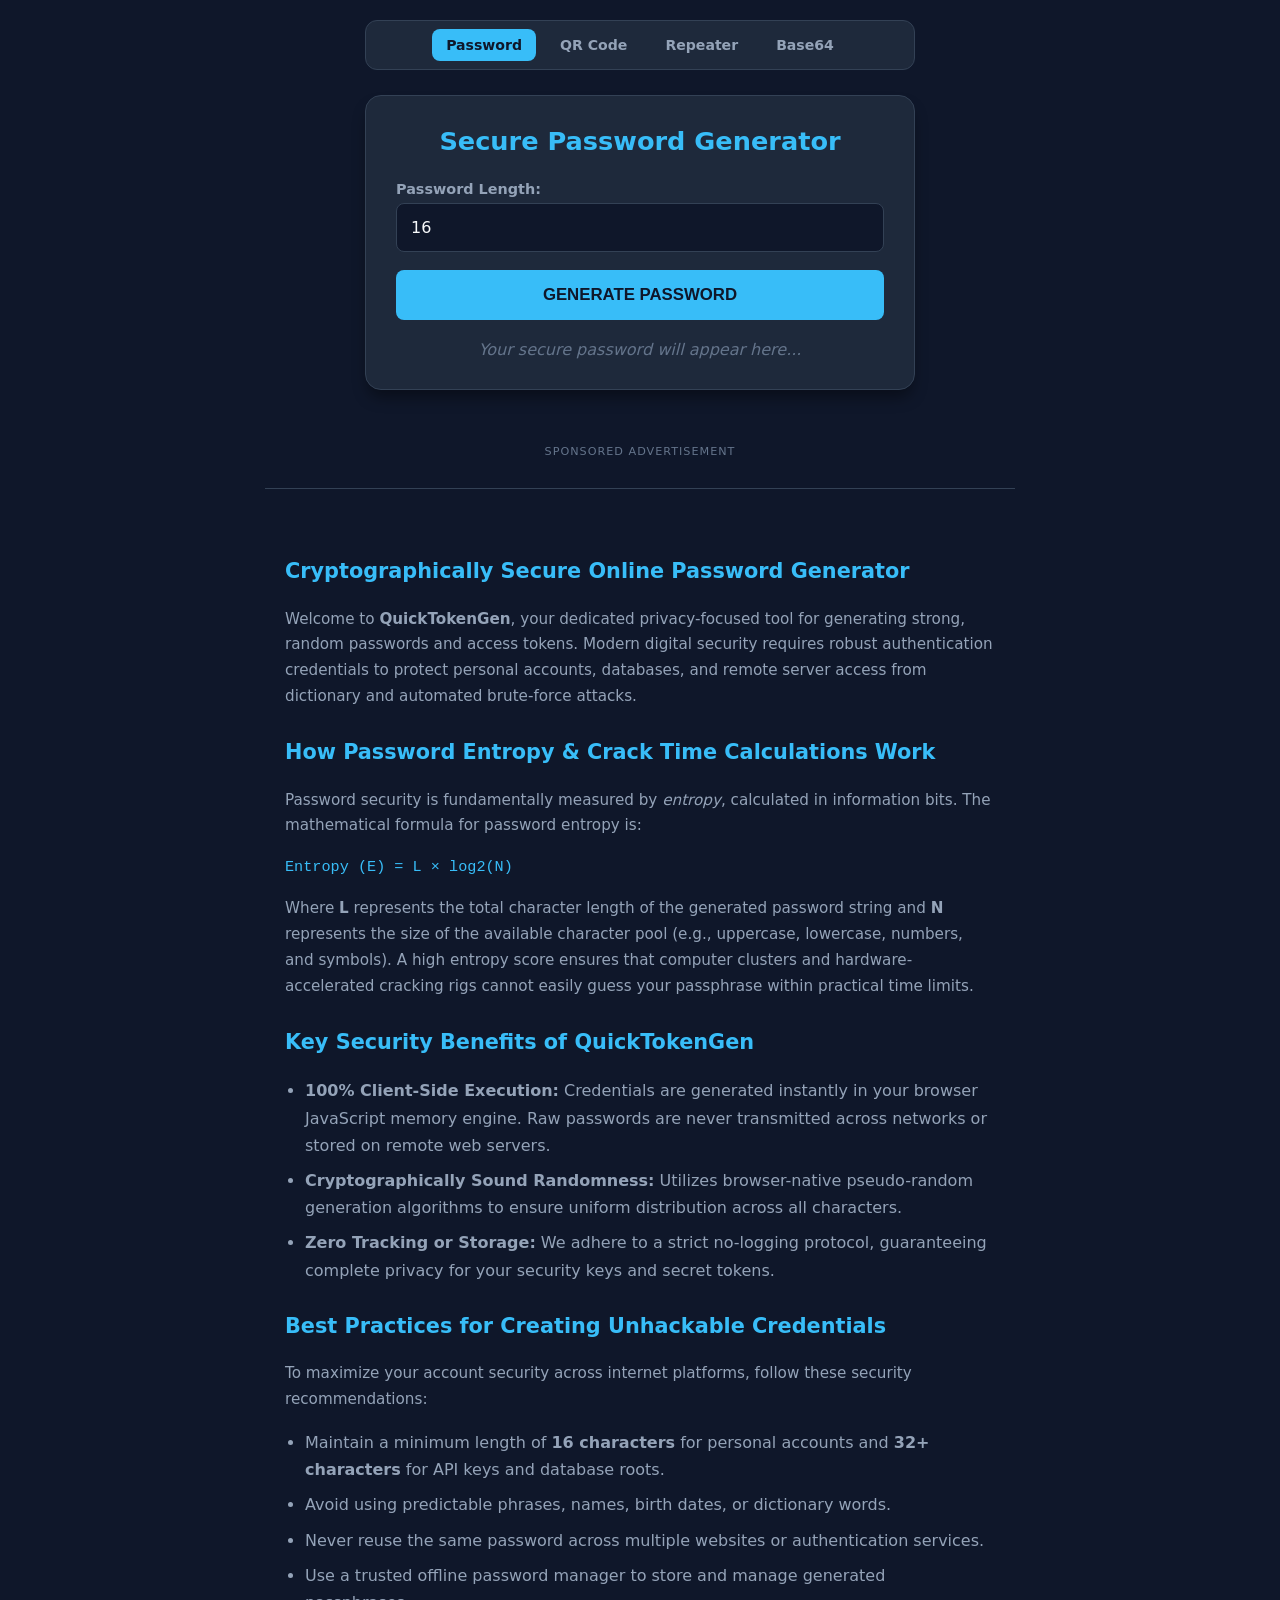
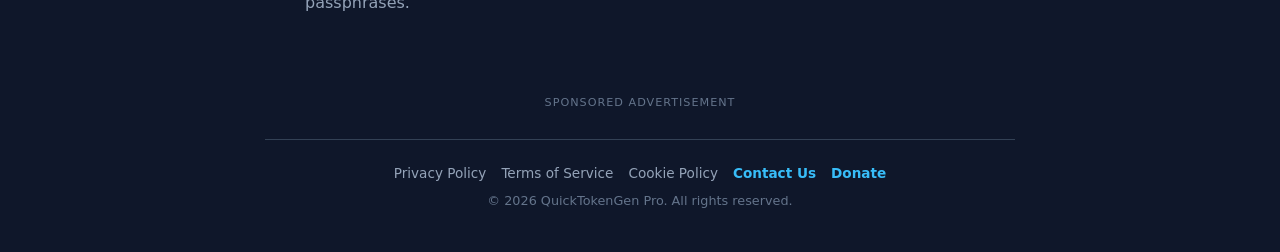
==== index.html @ 32aed64b "Update index.html" ====
<!DOCTYPE html>
<html lang="en">
<head>
    <meta charset="UTF-8">
    <meta name="viewport" content="width=device-width, initial-scale=1.0">
    <title>QuickTokenGen Pro | Secure Password Generator & Developer Utilities</title>

<!-- Google tag (gtag.js) -->
  <script async src="https://www.googletagmanager.com/gtag/js?id=G-EG0381S98K"></script>
  <script>
    window.dataLayer = window.dataLayer || [];
    function gtag(){dataLayer.push(arguments);}
    gtag('js', new Date());
    gtag('config', 'G-EG0381S98K');
  </script>

    <meta name="description" content="Generate high-entropy secure random passwords with live strength checks and estimated crack time calculations. Free, zero-logging client-side developer utility.">
    <link rel="stylesheet" href="./style.css">
    <link rel="icon" type="image/x-icon" href="./favicon.ico">
    <link rel="manifest" href="/manifest.json">
</head>
<body>

    <nav class="navbar">
        <a href="./" class="nav-link active">Password</a>
        <a href="./qr-code/" class="nav-link">QR Code</a>
        <a href="./text-repeater/" class="nav-link">Repeater</a>
        <a href="./base64/" class="nav-link">Base64</a>
    </nav>

    <div class="container">
        <h1>Secure Password Generator</h1>
        
        <label for="password-length">Password Length:</label>
        <input type="number" id="password-length" min="6" max="100" value="16">
        
        <button class="action-btn" onclick="generatePassword()">Generate Password</button>

        <div id="password-wrapper" style="display: none; margin-top: 20px; text-align: left;">
            <div id="password-meta">
                <div style="display:flex; align-items:center; gap: 8px;">
                    <span id="strength-meter">Weak</span>
                    <div id="strength-bar"><div id="strength-fill"></div></div>
                </div>
                <button class="copy-btn" id="pass-copy-btn" onclick="copyPasswordText()">Copy</button>
            </div>
            <div class="box"><span id="actual-pass"></span></div>
            <div style="text-align: right; color: #94a3b8; font-size: 0.85rem;">Crack Time: <strong id="crack-time" style="color:#e2e8f0;">0 seconds</strong></div>
        </div>
        
        <div id="pass-placeholder" style="color: #64748b; font-style: italic; margin-top: 20px;">Your secure password will appear here...</div>
    </div>

    <!-- ADSTERRA BANNER SLOT 1 -->
    <div style="text-align: center; margin: 25px 0;">
        <div style="color: #64748b; font-size: 0.7rem; text-transform: uppercase; letter-spacing: 1px; margin-bottom: 5px;">Sponsored Advertisement</div>
        <script type="text/javascript">
            atOptions = {
                'key' : 'f768a536f57ebf9f73b1bb8dd6e3d49c',
                'format' : 'iframe',
                'height' : 50,
                'width' : 320,
                'params' : {}
            };
        </script>
        <script type="text/javascript" src="https://bauval.org/22/f768a536f57ebf9f73b1bb8dd6e3d49c"></script>
    </div>

    <div class="seo-section">
        <h2>Cryptographically Secure Online Password Generator</h2>
        <p>Welcome to <strong>QuickTokenGen</strong>, your dedicated privacy-focused tool for generating strong, random passwords and access tokens. Modern digital security requires robust authentication credentials to protect personal accounts, databases, and remote server access from dictionary and automated brute-force attacks.</p>

        <h2>How Password Entropy & Crack Time Calculations Work</h2>
        <p>Password security is fundamentally measured by <em>entropy</em>, calculated in information bits. The mathematical formula for password entropy is:</p>
        <p><code style="color: #38bdf8;">Entropy (E) = L × log2(N)</code></p>
        <p>Where <strong>L</strong> represents the total character length of the generated password string and <strong>N</strong> represents the size of the available character pool (e.g., uppercase, lowercase, numbers, and symbols). A high entropy score ensures that computer clusters and hardware-accelerated cracking rigs cannot easily guess your passphrase within practical time limits.</p>

        <h2>Key Security Benefits of QuickTokenGen</h2>
        <ul>
            <li><strong>100% Client-Side Execution:</strong> Credentials are generated instantly in your browser JavaScript memory engine. Raw passwords are never transmitted across networks or stored on remote web servers.</li>
            <li><strong>Cryptographically Sound Randomness:</strong> Utilizes browser-native pseudo-random generation algorithms to ensure uniform distribution across all characters.</li>
            <li><strong>Zero Tracking or Storage:</strong> We adhere to a strict no-logging protocol, guaranteeing complete privacy for your security keys and secret tokens.</li>
        </ul>

        <h2>Best Practices for Creating Unhackable Credentials</h2>
        <p>To maximize your account security across internet platforms, follow these security recommendations:</p>
        <ul>
            <li>Maintain a minimum length of <strong>16 characters</strong> for personal accounts and <strong>32+ characters</strong> for API keys and database roots.</li>
            <li>Avoid using predictable phrases, names, birth dates, or dictionary words.</li>
            <li>Never reuse the same password across multiple websites or authentication services.</li>
            <li>Use a trusted offline password manager to store and manage generated passphrases.</li>
        </ul>
    </div>

    <script>
        function formatCrackTime(seconds) {
            if (seconds === Infinity) return "Thousands of Centuries";
            if (seconds < 1) return "< 1 Second";
            const units = [
                { s: 31536000000, label: 'Centuries' }, { s: 31536000, label: 'Years' },
                { s: 2592000, label: 'Months' }, { s: 86400, label: 'Days' },
                { s: 3600, label: 'Hours' }, { s: 60, label: 'Minutes' }, { s: 1, label: 'Seconds' }
            ];
            for (let i = 0; i < units.length; i++) {
                if (seconds >= units[i].s) {
                    const val = Math.floor(seconds / units[i].s);
                    return `${val} ${units[i].label}${val > 1 ? 's' : ''}`;
                }
            }
        }

        function generatePassword() {
            const lenInput = document.getElementById('password-length');
            const outputSpan = document.getElementById('actual-pass');
            const wrapper = document.getElementById('password-wrapper');
            const placeholder = document.getElementById('pass-placeholder');
            const strengthText = document.getElementById('strength-meter');
            const strengthFill = document.getElementById('strength-fill');
            const crackTimeSpan = document.getElementById('crack-time');

            let length = parseInt(lenInput.value);
            if (isNaN(length) || length < 6) length = 6;
            if (length > 100) length = 100;
            lenInput.value = length;

            const chars = 'ABCDEFGHIJKLMNOPQRSTUVWXYZabcdefghijklmnopqrstuvwxyz0123456789!@#$%^&*()_+~`|}{[]:;?><,./-=';
            let newPassword = '';
            for (let i = 0; i < length; i++) {
                newPassword += chars.charAt(Math.floor(Math.random() * chars.length));
            }
            
            const entropyBits = Math.log2(Math.pow(chars.length, length));
            const timeToCrackSeconds = Math.pow(2, entropyBits) / 10000000000;
            
            let strength = "Very Weak", color = "#ef4444", fillWidth = "15%";
            if (entropyBits >= 112) { strength = "Strong"; color = "#22c55e"; fillWidth = "100%"; }
            else if (entropyBits >= 80) { strength = "Medium"; color = "#f97316"; fillWidth = "65%"; }
            else if (entropyBits >= 60) { strength = "Decent"; color = "#facc15"; fillWidth = "40%"; }

            outputSpan.innerText = newPassword;
            strengthText.innerText = strength;
            strengthText.style.color = color;
            strengthFill.style.backgroundColor = color;
            strengthFill.style.width = fillWidth;
            crackTimeSpan.innerText = formatCrackTime(timeToCrackSeconds);

            placeholder.style.display = 'none';
            wrapper.style.display = 'block';
        }

        function copyPasswordText() {
            const text = document.getElementById('actual-pass').innerText;
            const btn = document.getElementById('pass-copy-btn');
            if(!text) return;
            navigator.clipboard.writeText(text).then(() => {
                btn.innerText = "✓ Copied";
                btn.style.backgroundColor = "#22c55e";
                setTimeout(() => { btn.innerText = "Copy"; btn.style.backgroundColor = ""; }, 1500);
            });
        }
    </script>

    <!-- ADSTERRA BANNER SLOT 2 -->
    <div style="text-align: center; margin: 25px 0;">
        <div style="color: #64748b; font-size: 0.7rem; text-transform: uppercase; letter-spacing: 1px; margin-bottom: 5px;">Sponsored Advertisement</div>
        <script type="text/javascript">
            atOptions = {
                'key' : 'f768a536f57ebf9f73b1bb8dd6e3d49c',
                'format' : 'iframe',
                'height' : 50,
                'width' : 320,
                'params' : {}
            };
        </script>
        <script type="text/javascript" src="https://bauval.org/22/f768a536f57ebf9f73b1bb8dd6e3d49c"></script>
    </div>

<footer style="margin-top: auto; padding: 25px 10px; text-align: center; border-top: 1px solid #334155; width: 100%; max-width: 750px;">
    <div style="display: flex; gap: 15px; justify-content: center; flex-wrap: wrap; margin-bottom: 12px;">
        <a href="./privacy/" style="color: #94a3b8; text-decoration: none; font-size: 0.85rem;">Privacy Policy</a>
        <a href="./terms/" style="color: #94a3b8; text-decoration: none; font-size: 0.85rem;">Terms of Service</a>
        <a href="./cookies/" style="color: #94a3b8; text-decoration: none; font-size: 0.85rem;">Cookie Policy</a>
        <a href="../contact/" style="color: #38bdf8; text-decoration: none; font-size: 0.85rem; font-weight: bold;">Contact Us</a>
        <a href="./donate/" style="color: #38bdf8; text-decoration: none; font-size: 0.85rem; font-weight: bold;">Donate</a>
    </div>
    <p style="color: #64748b; font-size: 0.8rem; margin: 0;">© 2026 QuickTokenGen Pro. All rights reserved.</p>
</footer>
</body>
</html>
---- style.css ----
*, *::before, *::after { 
    box-sizing: border-box; 
}

body {
    background-color: #0f172a;
    color: #f8fafc;
    font-family: 'Inter', system-ui, -apple-system, sans-serif;
    display: flex;
    flex-direction: column;
    align-items: center;
    min-height: 100vh;
    margin: 0;
    padding: 20px;
}

/* Navbar */
.navbar {
    display: flex;
    gap: 10px;
    background-color: #1e293b;
    padding: 8px 12px;
    border-radius: 12px;
    margin-bottom: 25px;
    border: 1px solid #334155;
    max-width: 550px;
    width: 100%;
    justify-content: center;
    flex-wrap: wrap;
}

.nav-link {
    color: #94a3b8;
    text-decoration: none;
    padding: 8px 14px;
    font-size: 0.88rem;
    font-weight: 700;
    border-radius: 8px;
    transition: all 0.2s ease;
}

.nav-link.active, .nav-link:hover {
    background-color: #38bdf8;
    color: #0f172a;
}

/* Main Tool Container */
.container {
    background-color: #1e293b;
    padding: 30px;
    border-radius: 16px;
    box-shadow: 0 10px 15px -3px rgba(0, 0, 0, 0.4);
    width: 100%;
    max-width: 550px;
    text-align: center;
    margin-bottom: 30px;
    border: 1px solid #334155;
}

h1 {
    font-size: 1.6rem;
    margin-top: 0;
    margin-bottom: 25px;
    color: #38bdf8;
    font-weight: 800;
}

/* Form Elements */
input[type="text"], input[type="number"], textarea {
    width: 100%;
    background-color: #0f172a;
    border: 1px solid #334155;
    color: #f8fafc;
    padding: 14px;
    border-radius: 8px;
    font-size: 1rem;
    margin-bottom: 18px;
    font-family: inherit;
}

input:focus, textarea:focus {
    outline: none;
    border-color: #38bdf8;
}

textarea {
    resize: vertical;
}

label {
    font-size: 0.9rem;
    color: #94a3b8;
    font-weight: 600;
    display: block;
    text-align: left;
    margin-bottom: 6px;
}

/* Buttons */
.action-btn {
    background-color: #38bdf8;
    color: #0f172a;
    border: none;
    padding: 15px 24px;
    font-size: 1.05rem;
    font-weight: 800;
    border-radius: 8px;
    cursor: pointer;
    width: 100%;
    transition: all 0.2s;
    text-transform: uppercase;
}

.action-btn:hover {
    background-color: #7dd3fc;
}

.copy-btn {
    background-color: #334155;
    color: #e2e8f0;
    border: none;
    padding: 8px 14px;
    font-size: 0.85rem;
    font-weight: 700;
    border-radius: 6px;
    cursor: pointer;
}

/* Display Boxes */
.box {
    background-color: #0f172a;
    padding: 15px;
    border-radius: 8px;
    margin-bottom: 20px;
    font-size: 1.15rem;
    color: #cbd5e1;
    border: 1px solid #334155;
    word-break: break-all;
    min-height: 48px;
    font-family: 'Courier New', Courier, monospace;
}

/* Indicators */
#password-meta { 
    display: flex; 
    justify-content: space-between; 
    align-items: center; 
    margin-bottom: 10px; 
}

#strength-meter { 
    font-size: 0.95rem; 
    font-weight: 700; 
    text-transform: uppercase; 
}

#strength-bar { 
    width: 100px; 
    height: 8px; 
    border-radius: 4px; 
    background-color: #334155; 
    position: relative; 
}

#strength-fill { 
    width: 0%; 
    height: 100%; 
    border-radius: 4px; 
    transition: width 0.3s; 
}

/* SEO Article Section */
.seo-section {
    max-width: 750px;
    text-align: left;
    border-top: 1px solid #334155;
    padding: 40px 20px;
    line-height: 1.7;
    color: #94a3b8;
}

.seo-section h2 {
    color: #38bdf8;
    font-size: 1.3rem;
    margin-top: 25px;
}

.seo-section p {
    font-size: 0.95rem;
    margin-bottom: 15px;
}

.seo-section ul {
    margin-bottom: 15px;
    padding-left: 20px;
}

.seo-section li {
    margin-bottom: 8px;
}
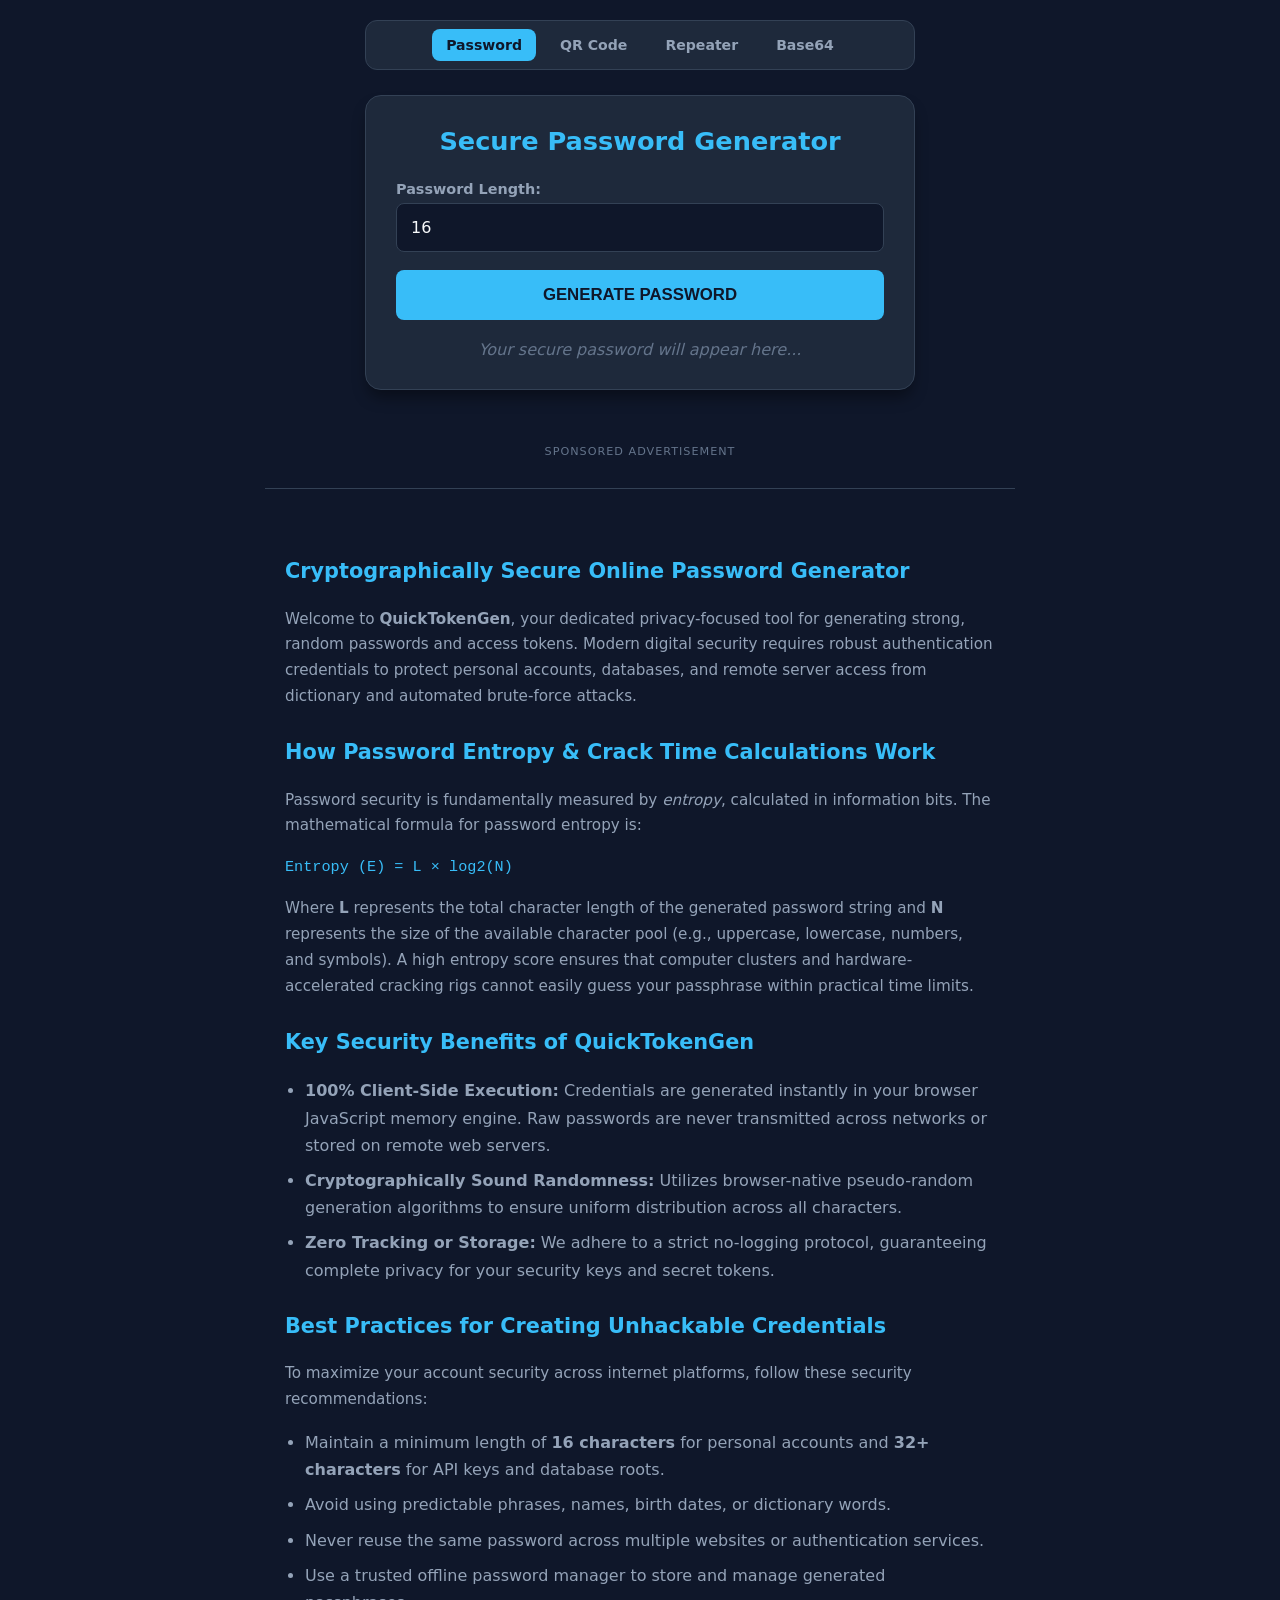
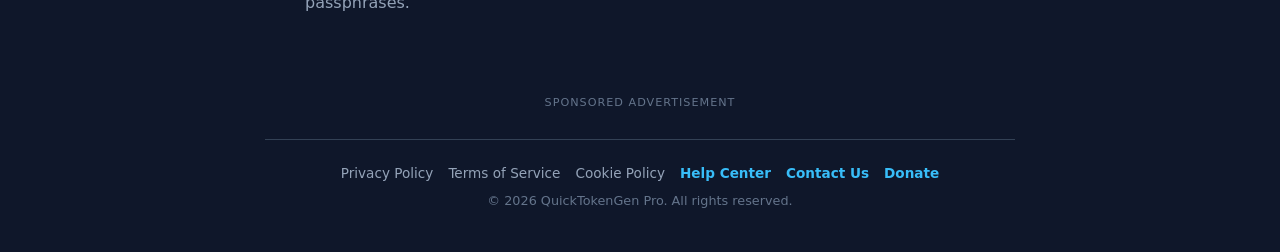
==== commit 1cde2fdd: "Update index.html" ====
--- a/index.html
+++ b/index.html
@@ -180,6 +180,7 @@
         <a href="./privacy/" style="color: #94a3b8; text-decoration: none; font-size: 0.85rem;">Privacy Policy</a>
         <a href="./terms/" style="color: #94a3b8; text-decoration: none; font-size: 0.85rem;">Terms of Service</a>
         <a href="./cookies/" style="color: #94a3b8; text-decoration: none; font-size: 0.85rem;">Cookie Policy</a>
+        <a href="../help/" style="color: #38bdf8; text-decoration: none; font-size: 0.85rem; font-weight: bold;">Help Center</a>
         <a href="../contact/" style="color: #38bdf8; text-decoration: none; font-size: 0.85rem; font-weight: bold;">Contact Us</a>
         <a href="./donate/" style="color: #38bdf8; text-decoration: none; font-size: 0.85rem; font-weight: bold;">Donate</a>
     </div>
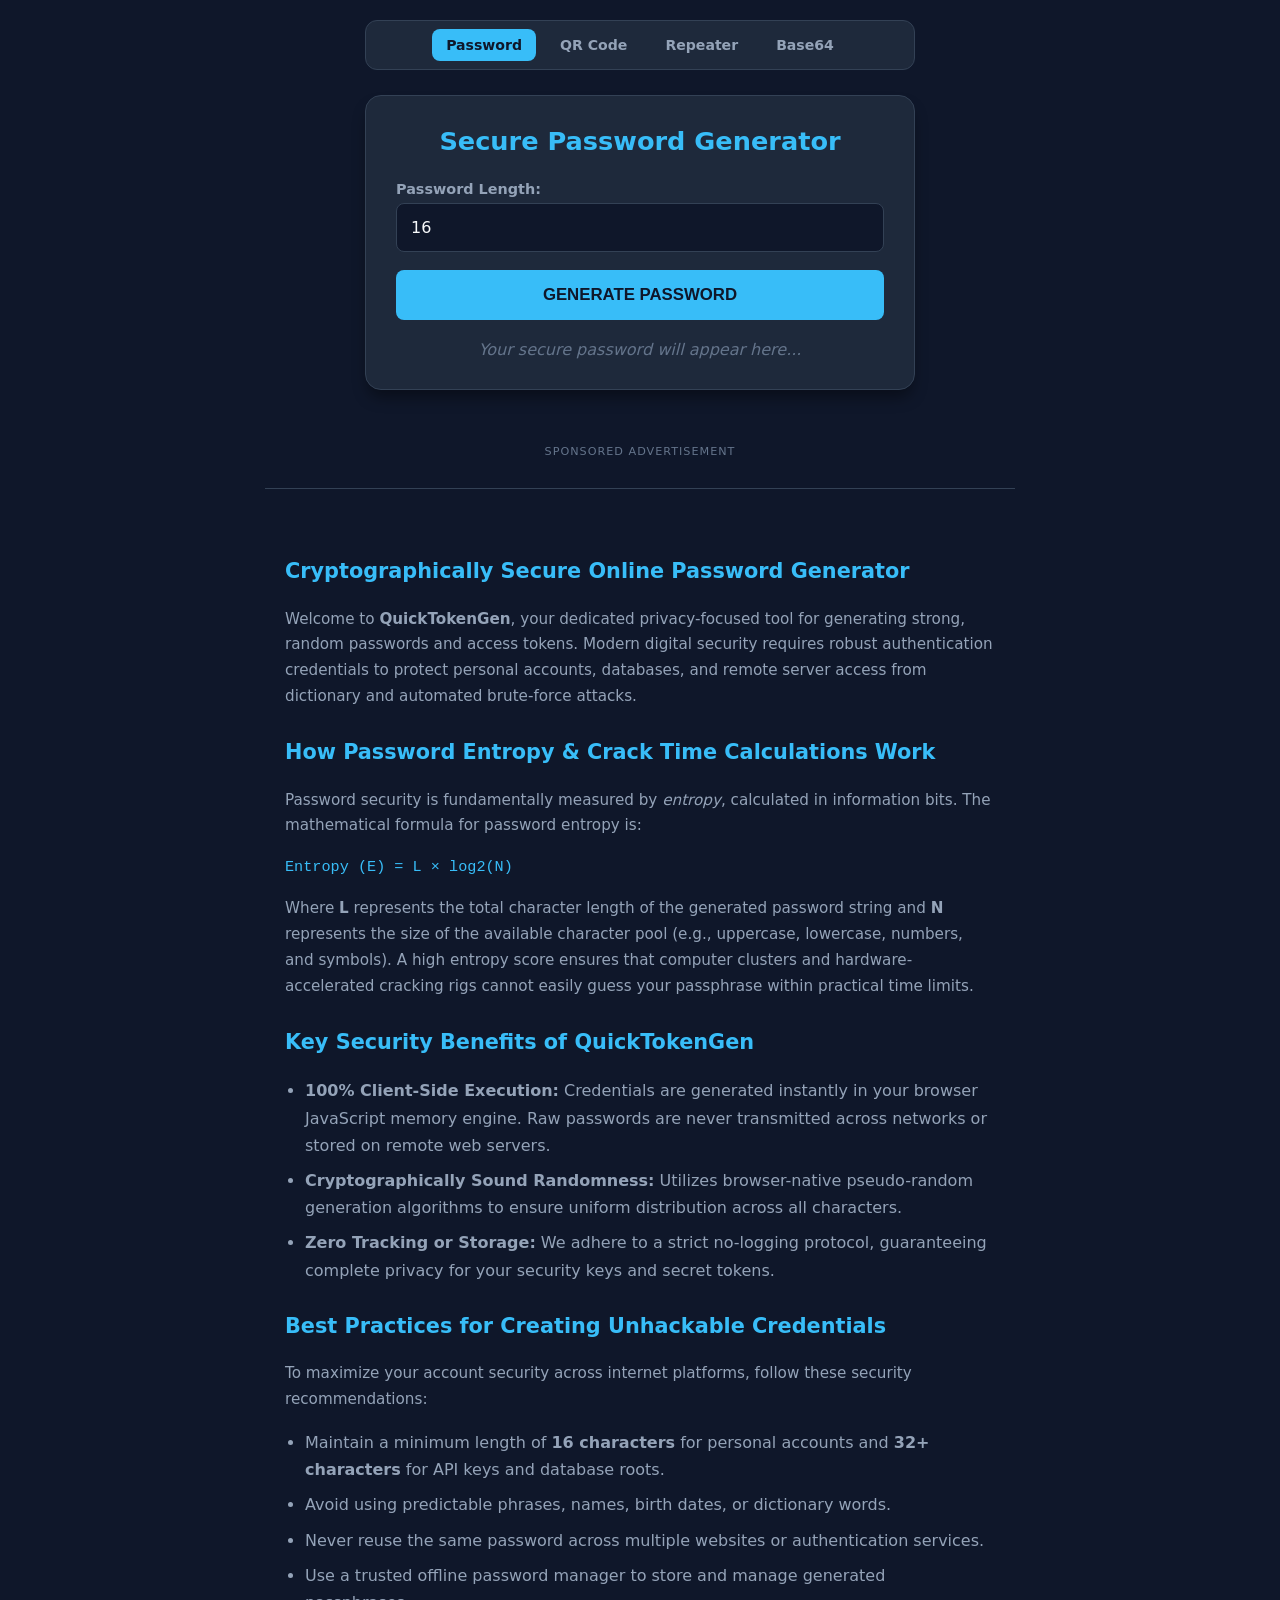
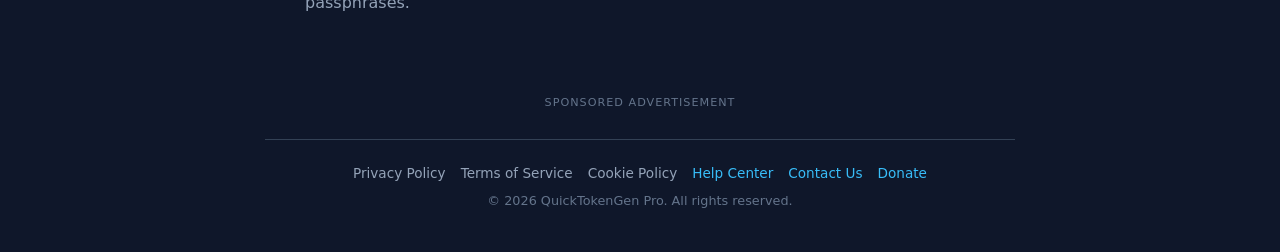
==== commit 5b48a7a1: "Update index.html" ====
--- a/index.html
+++ b/index.html
@@ -180,9 +180,9 @@
         <a href="./privacy/" style="color: #94a3b8; text-decoration: none; font-size: 0.85rem;">Privacy Policy</a>
         <a href="./terms/" style="color: #94a3b8; text-decoration: none; font-size: 0.85rem;">Terms of Service</a>
         <a href="./cookies/" style="color: #94a3b8; text-decoration: none; font-size: 0.85rem;">Cookie Policy</a>
-        <a href="../help/" style="color: #38bdf8; text-decoration: none; font-size: 0.85rem; font-weight: bold;">Help Center</a>
-        <a href="../contact/" style="color: #38bdf8; text-decoration: none; font-size: 0.85rem; font-weight: bold;">Contact Us</a>
-        <a href="./donate/" style="color: #38bdf8; text-decoration: none; font-size: 0.85rem; font-weight: bold;">Donate</a>
+        <a href="../help/" style="color: #38bdf8; text-decoration: none; font-size: 0.85rem;">Help Center</a>
+        <a href="../contact/" style="color: #38bdf8; text-decoration: none; font-size: 0.85rem;">Contact Us</a>
+        <a href="./donate/" style="color: #38bdf8; text-decoration: none; font-size: 0.85rem;">Donate</a>
     </div>
     <p style="color: #64748b; font-size: 0.8rem; margin: 0;">© 2026 QuickTokenGen Pro. All rights reserved.</p>
 </footer>
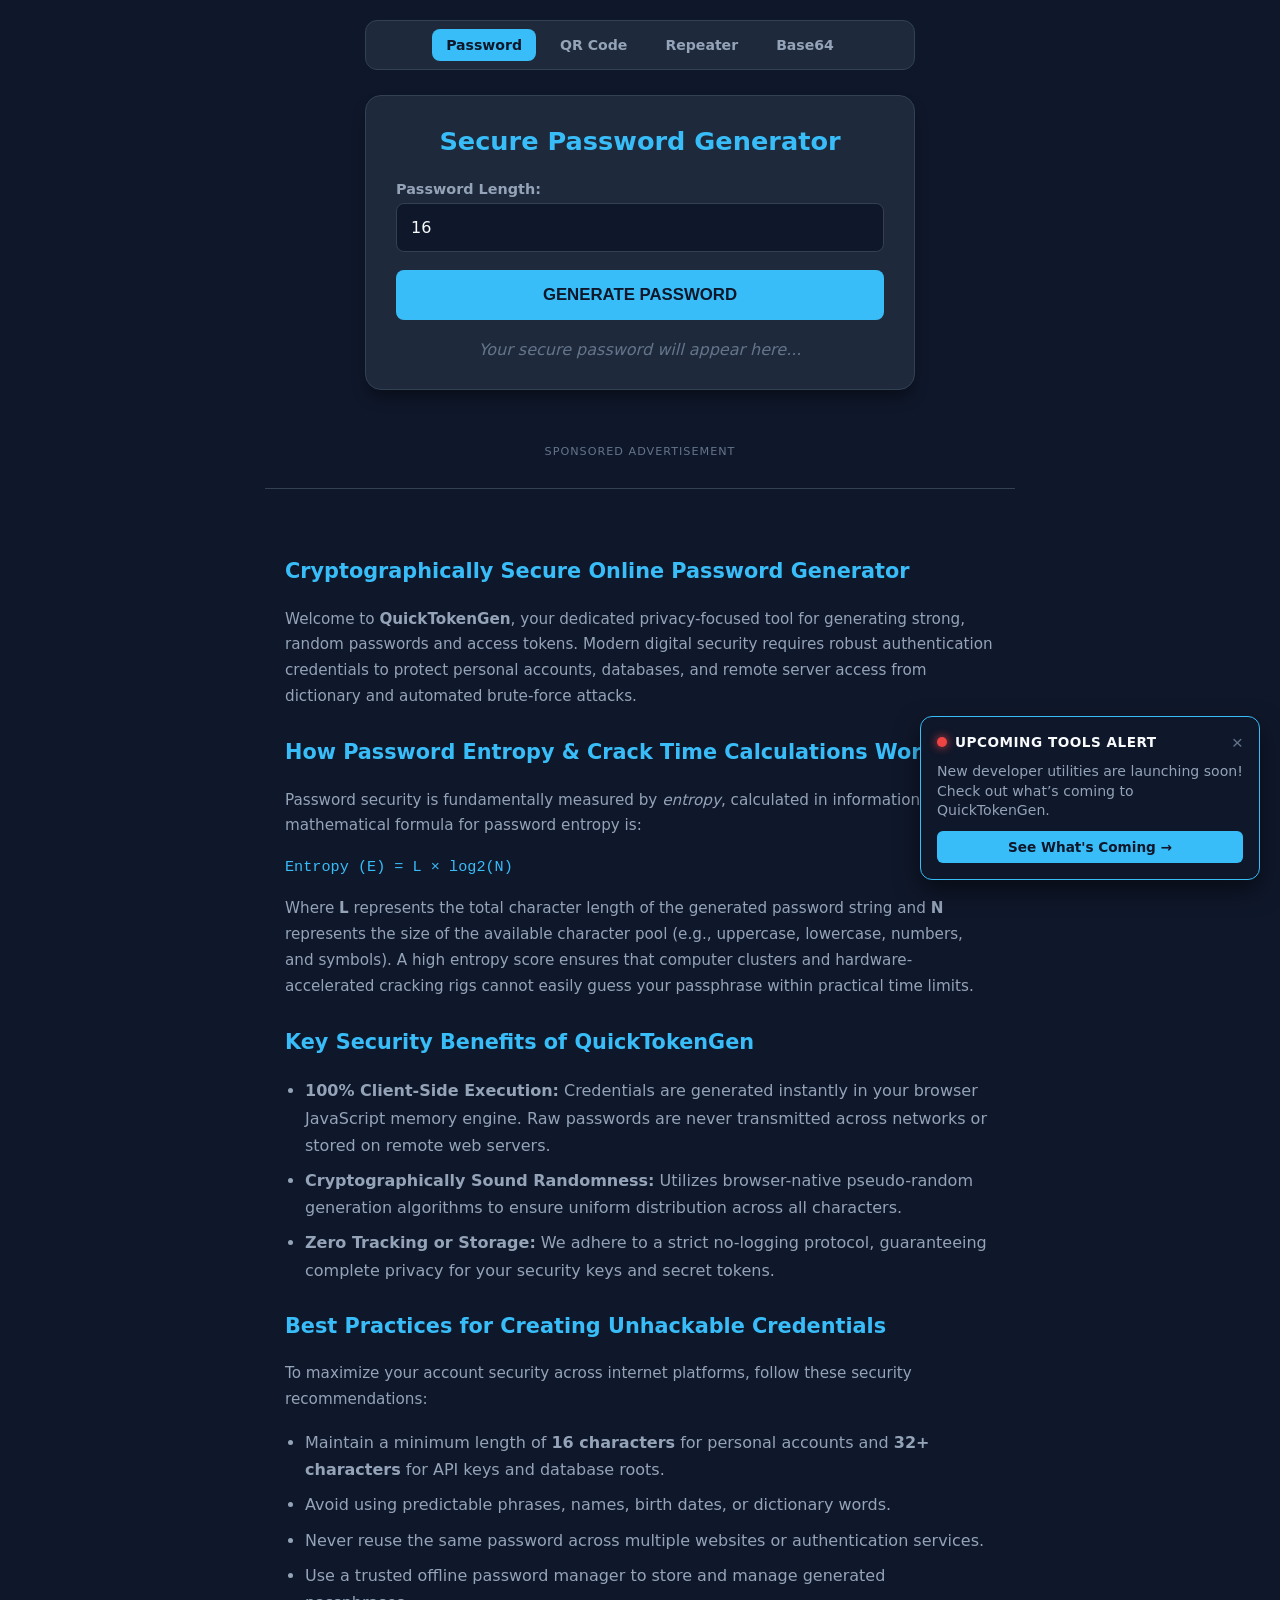
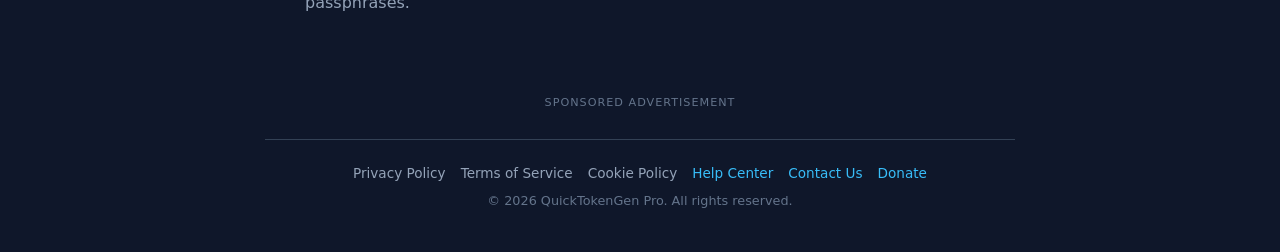
==== commit e8f6a69d: "Update index.html" ====
--- a/index.html
+++ b/index.html
@@ -186,5 +186,23 @@
     </div>
     <p style="color: #64748b; font-size: 0.8rem; margin: 0;">© 2026 QuickTokenGen Pro. All rights reserved.</p>
 </footer>
+
+<!-- URGENT POPUP NOTIFICATION -->
+<div id="urgent-notice-popup" style="position: fixed; bottom: 20px; right: 20px; z-index: 9999; max-width: 340px; background: #0f172a; border: 1px solid #38bdf8; box-shadow: 0 10px 25px rgba(0,0,0,0.5); border-radius: 12px; padding: 16px; font-family: inherit; color: #fff; display: flex; flex-direction: column; gap: 10px; transition: transform 0.3s ease;">
+    <div style="display: flex; justify-content: space-between; align-items: center;">
+        <div style="display: flex; align-items: center; gap: 8px;">
+            <span style="height: 10px; width: 10px; background-color: #ef4444; border-radius: 50%; display: inline-block; box-shadow: 0 0 10px #ef4444;"></span>
+            <span style="font-weight: bold; font-size: 0.85rem; color: #f8fafc; text-transform: uppercase; letter-spacing: 0.5px;">Upcoming Tools Alert</span>
+        </div>
+        <button onclick="document.getElementById('urgent-notice-popup').style.display='none'" style="background: none; border: none; color: #64748b; font-size: 1.2rem; cursor: pointer; padding: 0; line-height: 1;">&times;</button>
+    </div>
+    <p style="font-size: 0.88rem; color: #94a3b8; margin: 0; line-height: 1.4;">
+        New developer utilities are launching soon! Check out what’s coming to QuickTokenGen.
+    </p>
+    <a href="./coming-soon/" style="display: block; text-align: center; background: #38bdf8; color: #0f172a; font-weight: bold; font-size: 0.85rem; padding: 8px 12px; border-radius: 6px; text-decoration: none; transition: background 0.2s;">
+        See What's Coming &rarr;
+    </a>
+</div>
+
 </body>
 </html>
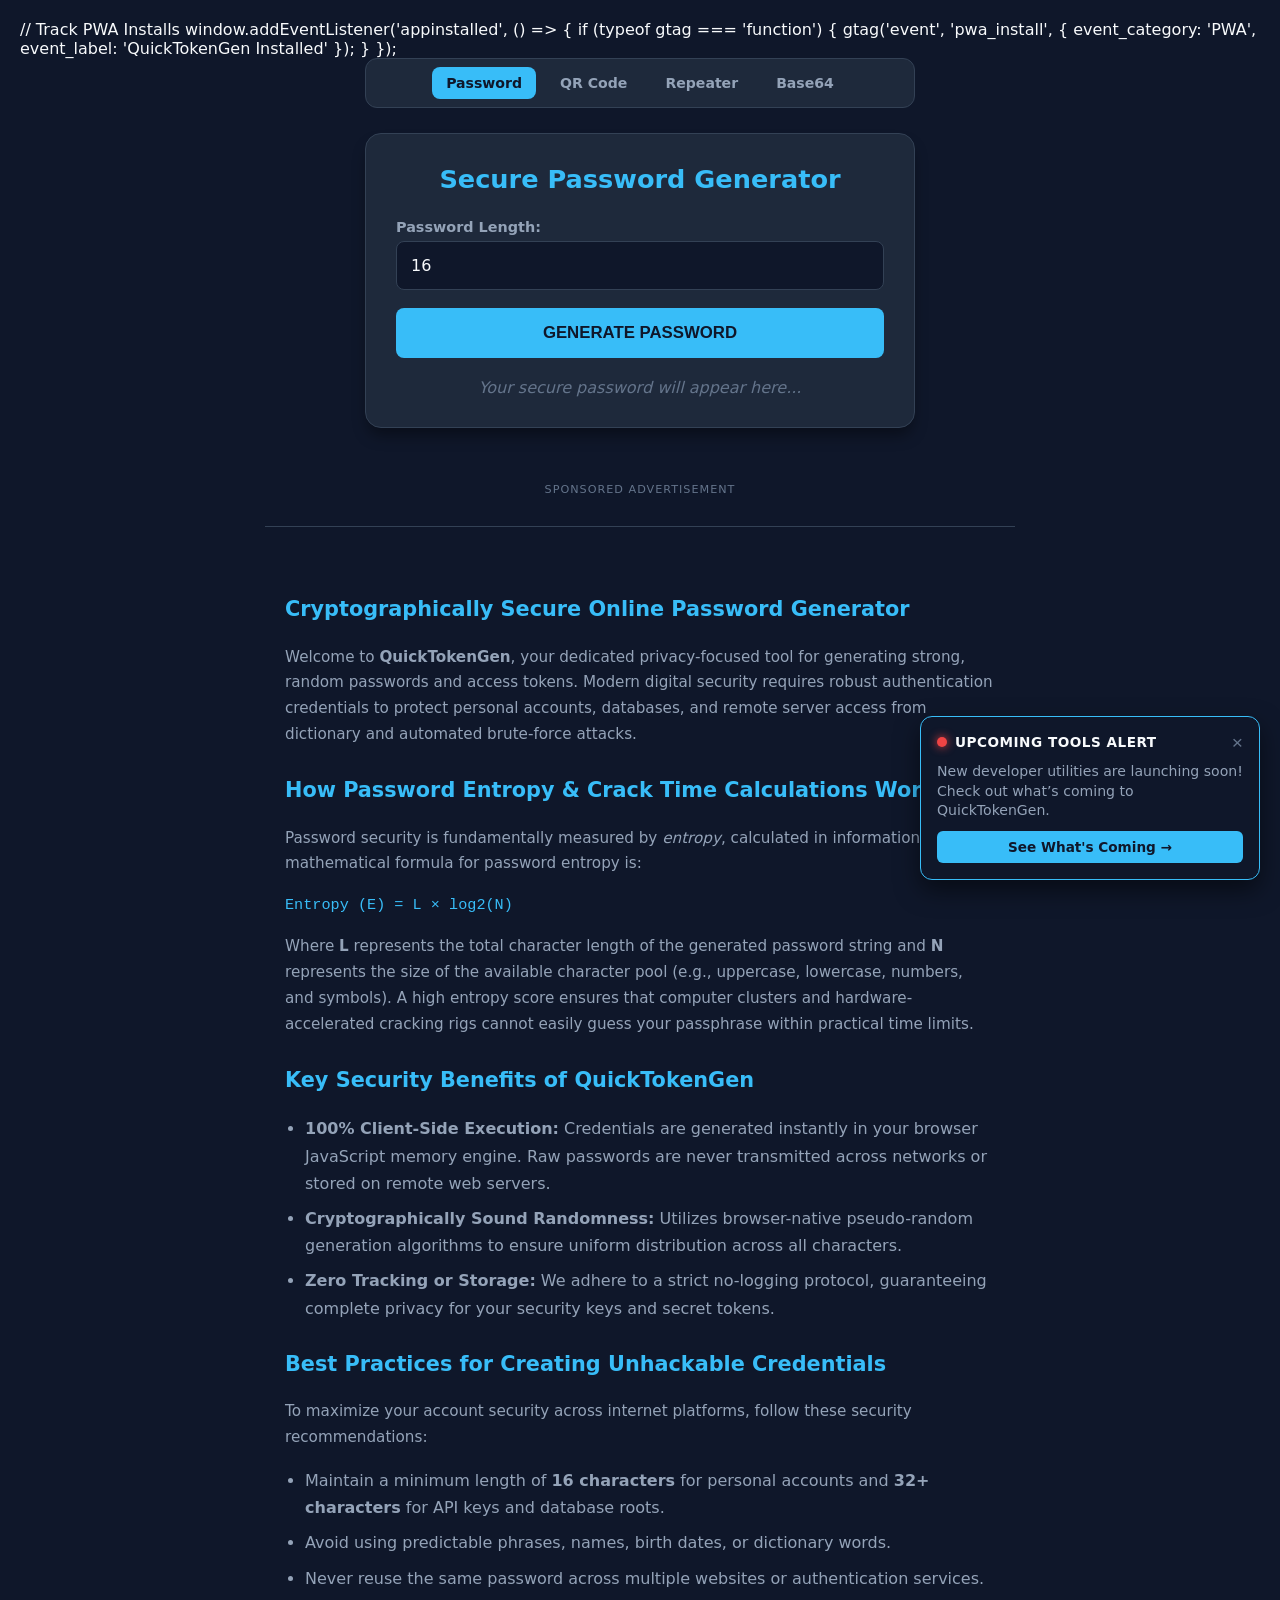
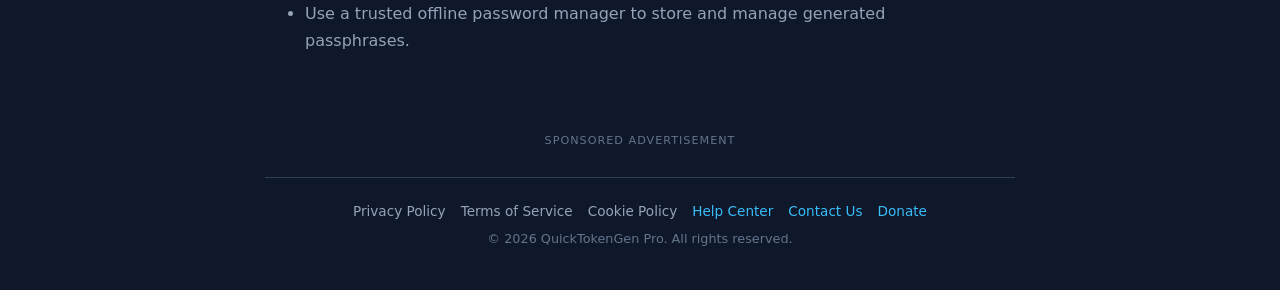
==== commit 9e6eba55: "Update index.html" ====
--- a/index.html
+++ b/index.html
@@ -13,6 +13,17 @@
     gtag('js', new Date());
     gtag('config', 'G-EG0381S98K');
   </script>
+
+// Track PWA Installs
+  window.addEventListener('appinstalled', () => {
+    if (typeof gtag === 'function') {
+      gtag('event', 'pwa_install', {
+        event_category: 'PWA',
+        event_label: 'QuickTokenGen Installed'
+      });
+    }
+  });
+</script>
 
     <meta name="description" content="Generate high-entropy secure random passwords with live strength checks and estimated crack time calculations. Free, zero-logging client-side developer utility.">
     <link rel="stylesheet" href="./style.css">
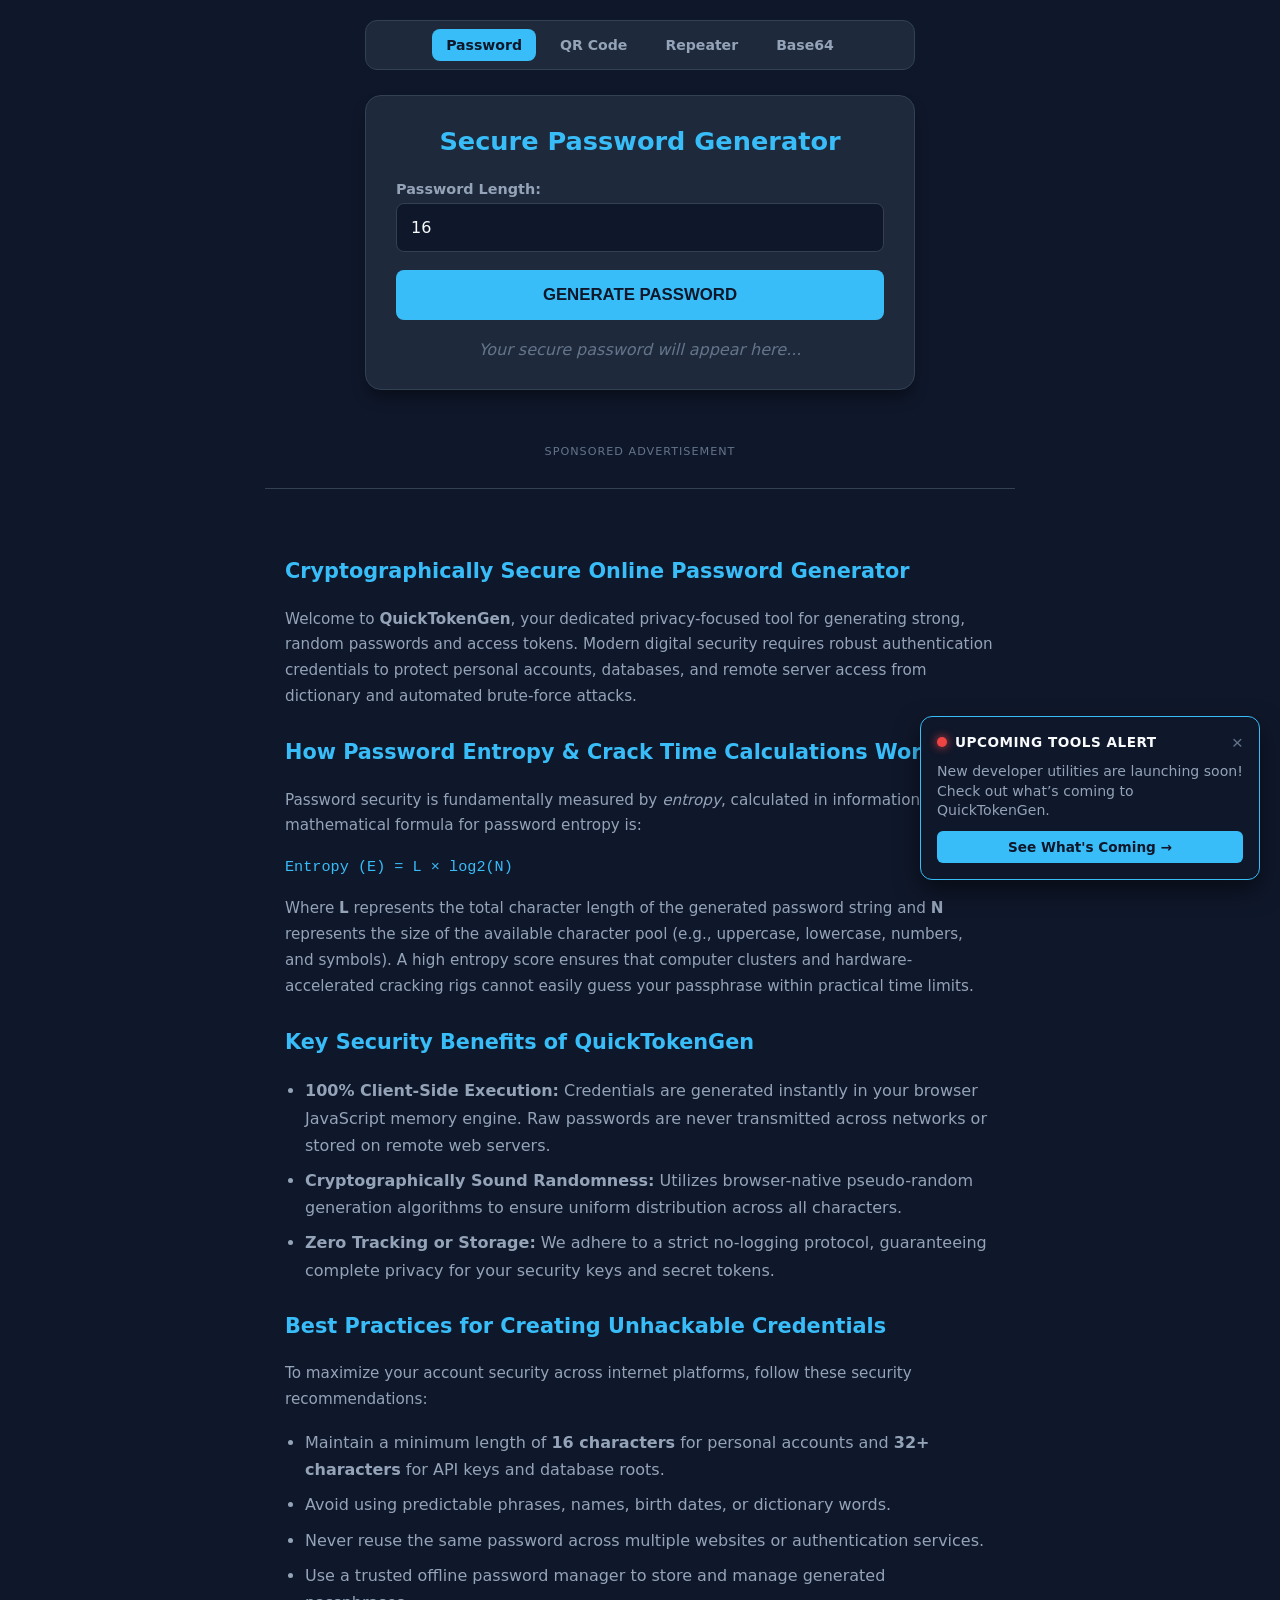
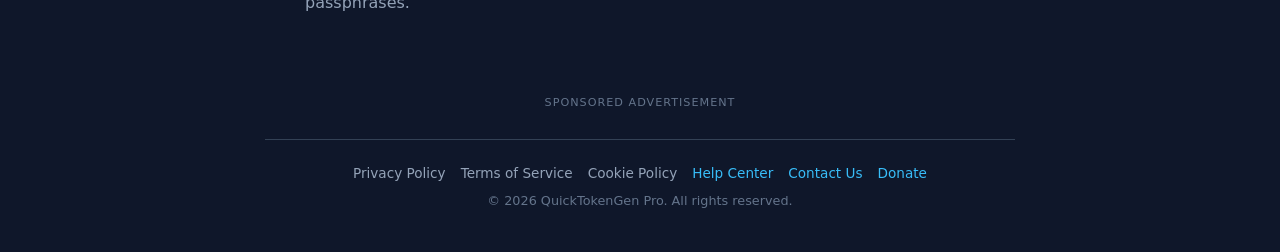
==== commit 0ee17205: "Update index.html" ====
--- a/index.html
+++ b/index.html
@@ -12,9 +12,8 @@
     function gtag(){dataLayer.push(arguments);}
     gtag('js', new Date());
     gtag('config', 'G-EG0381S98K');
-  </script>
-
-// Track PWA Installs
+
+  // Track PWA Installs
   window.addEventListener('appinstalled', () => {
     if (typeof gtag === 'function') {
       gtag('event', 'pwa_install', {
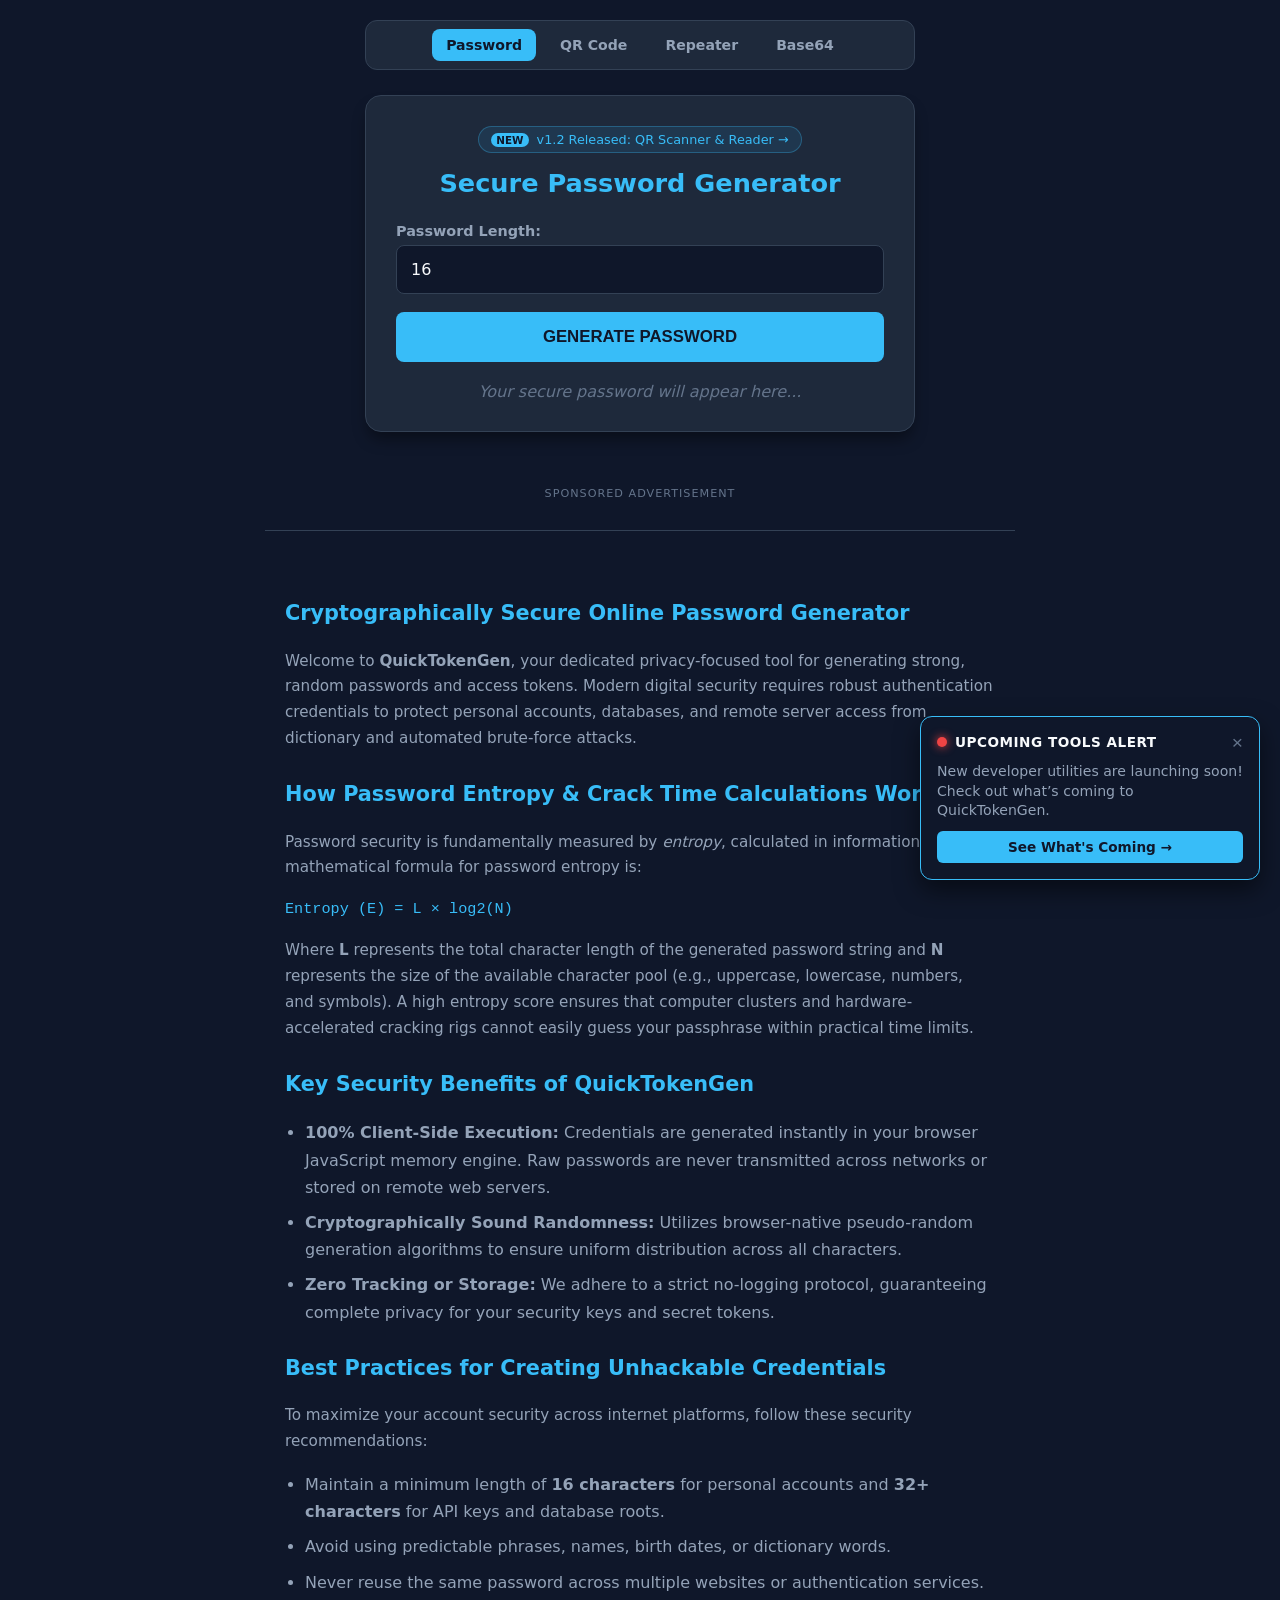
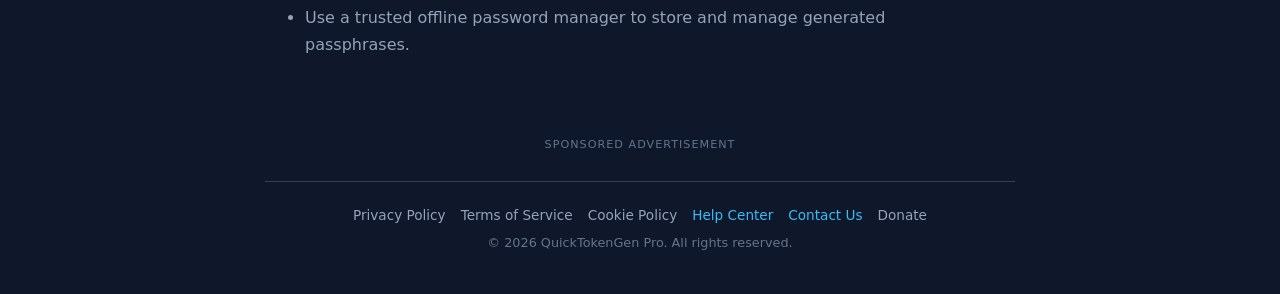
==== commit 450b5f0f: "Update index.html" ====
--- a/index.html
+++ b/index.html
@@ -39,6 +39,14 @@
     </nav>
 
     <div class="container">
+        <!-- WHAT'S NEW ANNOUNCEMENT BANNER -->
+        <div style="text-align: center; margin-bottom: 15px;">
+            <a href="./whats-new/" style="display: inline-flex; align-items: center; gap: 8px; background: rgba(56, 189, 248, 0.1); border: 1px solid rgba(56, 189, 248, 0.3); color: #38bdf8; padding: 5px 12px; border-radius: 20px; text-decoration: none; font-size: 0.8rem; font-weight: 500;">
+                <span style="background: #38bdf8; color: #0f172a; padding: 1px 5px; border-radius: 8px; font-size: 0.65rem; font-weight: bold;">NEW</span>
+                <span>v1.2 Released: QR Scanner & Reader &rarr;</span>
+            </a>
+        </div>
+
         <h1>Secure Password Generator</h1>
         
         <label for="password-length">Password Length:</label>
@@ -192,7 +200,7 @@
         <a href="./cookies/" style="color: #94a3b8; text-decoration: none; font-size: 0.85rem;">Cookie Policy</a>
         <a href="../help/" style="color: #38bdf8; text-decoration: none; font-size: 0.85rem;">Help Center</a>
         <a href="../contact/" style="color: #38bdf8; text-decoration: none; font-size: 0.85rem;">Contact Us</a>
-        <a href="./donate/" style="color: #38bdf8; text-decoration: none; font-size: 0.85rem;">Donate</a>
+        <a href="./donate/" style="color: #94a3b8; text-decoration: none; font-size: 0.85rem;">Donate</a>
     </div>
     <p style="color: #64748b; font-size: 0.8rem; margin: 0;">© 2026 QuickTokenGen Pro. All rights reserved.</p>
 </footer>
